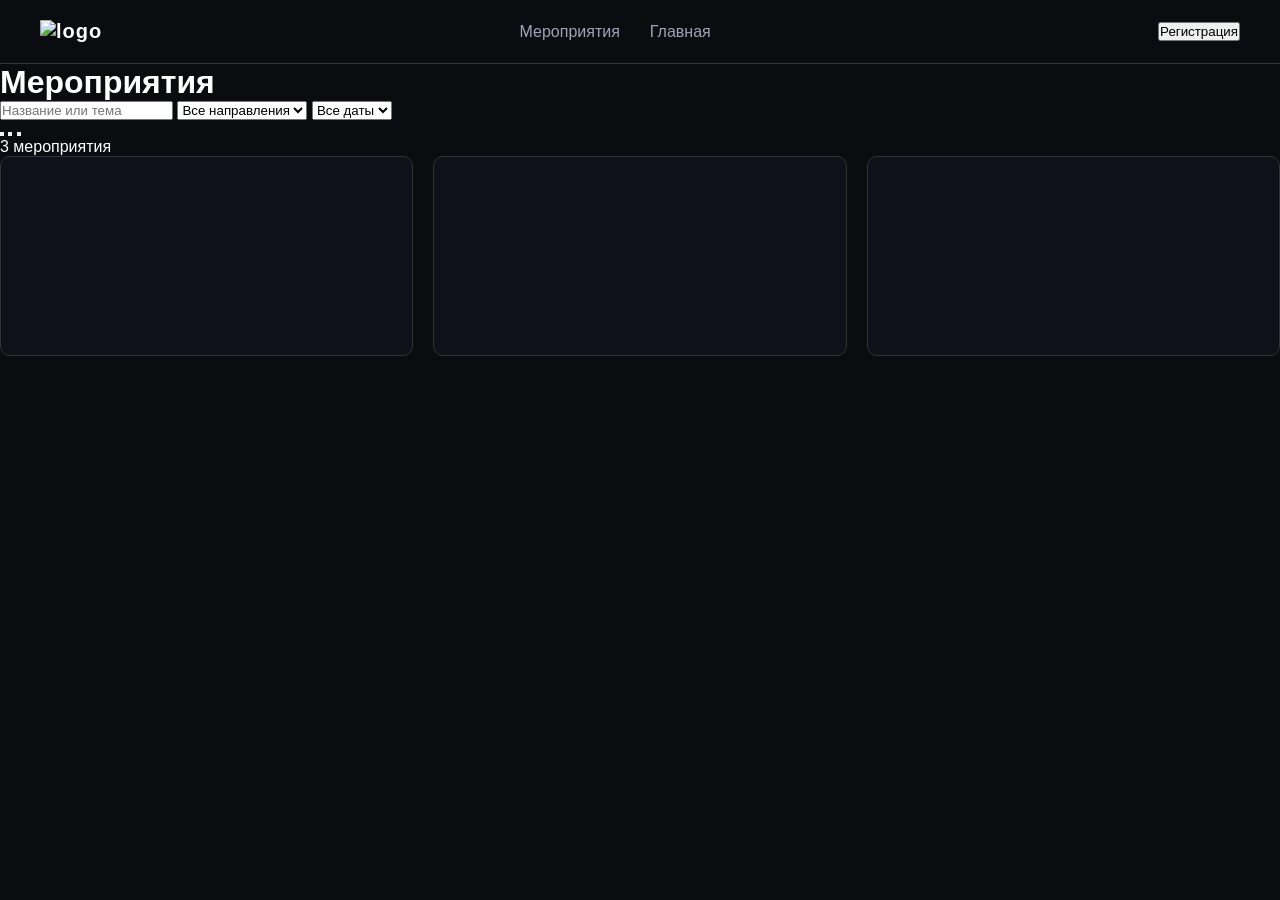
==== UniFlow/frontend/events.html @ 02b54775 "Добавлен проект" ====
<!DOCTYPE html>
<html lang="ru">
    <head>
        <meta charset="UTF-8">
        <title>/</title>
        <link rel="stylesheet" href="style.css">
    </head>
    <body>
        <header class="header">
            <div class="logo"><img src="" alt="logo"></div>
            <nav class="nav">
                <a href="events.html">Мероприятия</a>
                <a href="index.html">Главная</a>
                <a href="#"></a>
            </nav>
            <button class="btn">Регистрация</button>
        </header>

        <main class="">
            <div>
                <h1 class="">Мероприятия</h1>
                <p></p>
            </div>
            <section class="filters">
                <input type="text" placeholder="Название или тема" class="search-input">
                <select><option>Все направления</option></select>
                <select><option>Все даты</option></select>
            </section>
            <div class="tabs">
                <button class="tab active"></button>
                <button class="tab"></button>
                <button class="tab"></button>
            </div>
            <div class="results-info">
                <span>3 мероприятия</span>
            </div>
            <div class="cards">
                <article class="card"></article>
                <article class="card"></article>
                <article class="card"></article>
            </div>
        </main>
    </body>
</html>
---- UniFlow/frontend/style.css ----
* {
    margin: 0;
    padding: 0;
    box-sizing: border-box;
    font-family: 'Arial', sans-serif;
}

body {
    background-color: #0b0c10;
    color: #ffffff;
}

a { text-decoration: none; }

.header {
    display: flex;
    justify-content: space-between;
    align-items: center;
    padding: 20px 40px;
    border-bottom: 1px solid #333;
}

.logo {
    font-weight: 700;
    font-size: 20px;
    letter-spacing: 1px;
}

.nav {
    display: flex;
    gap: 30px;
}

.nav a {
    color: #A2A3B8;
    transition: color 0.3s ease;
}

.nav a:hover {
    color: #ffffff;
}

.btn-primary {
    background: #6F9FFF;
    color: #000000;
    padding: 12px 24px;
    border: none;
    border-radius: 6px;
    font-weight: 600;
    cursor: pointer;
    display: inline-block;
    transition: all 0.2s ease;
}

.btn-primary:hover {
    background: #8DB3FF;
    transform: translateY(-2px);
}

.hero {
    display: flex;
    flex-direction: column;
    align-items: center;
    text-align: center;
    padding: 100px 20px 40px 20px;
}

.hero-content {
    max-width: 700px;
    margin-bottom: 60px;
}

.title {
    display: block;
    font-size: 12px;
    color: #A2A3B8;
    letter-spacing: 2px;
    margin-bottom: 20px;
}

.hero h1 {
    font-size: 48px;
    line-height: 1.2;
    margin-bottom: 20px;
    font-weight: 700;
}

.accent {
    color: #6F9FFF;
}

.hero p {
    color: #A2A3B8;
    font-size: 16px;
    margin-bottom: 40px;
}

.hero-button {
    display: flex;
    justify-content: center;
    gap: 15px;
}

.statistics {
    display: flex;
    justify-content: center;
    gap: 80px;
}

.statistics-item h2 {
    font-size: 32px;
    margin-bottom: 5px;
}

.statistics-item p {
    color: #A2A3B8;
    font-size: 14px;
}

.hero-cards {
    padding: 40px;
}

.section-header {
    display: flex;
    justify-content: space-between;
    align-items: center;
    margin-bottom: 20px;
}

.section-header h2 {
    font-size: 28px;
    margin-bottom: 5px;
}

.section-desc {
    color: #A2A3B8;
    font-size: 14px;
}

.cards {
    display: grid;
    grid-template-columns: repeat(3, 1fr);
    gap: 20px;
}

.card {
    background: #10101A;
    border: 1px solid #333;
    padding: 20px;
    border-radius: 10px;
    height: 200px;
}

.link-more {
    color: #6F9FFF;
    text-decoration: none;
    font-size: 14px;
    transition: 0.3s;
}

.link-more:hover {
    color: #ffffff;
}
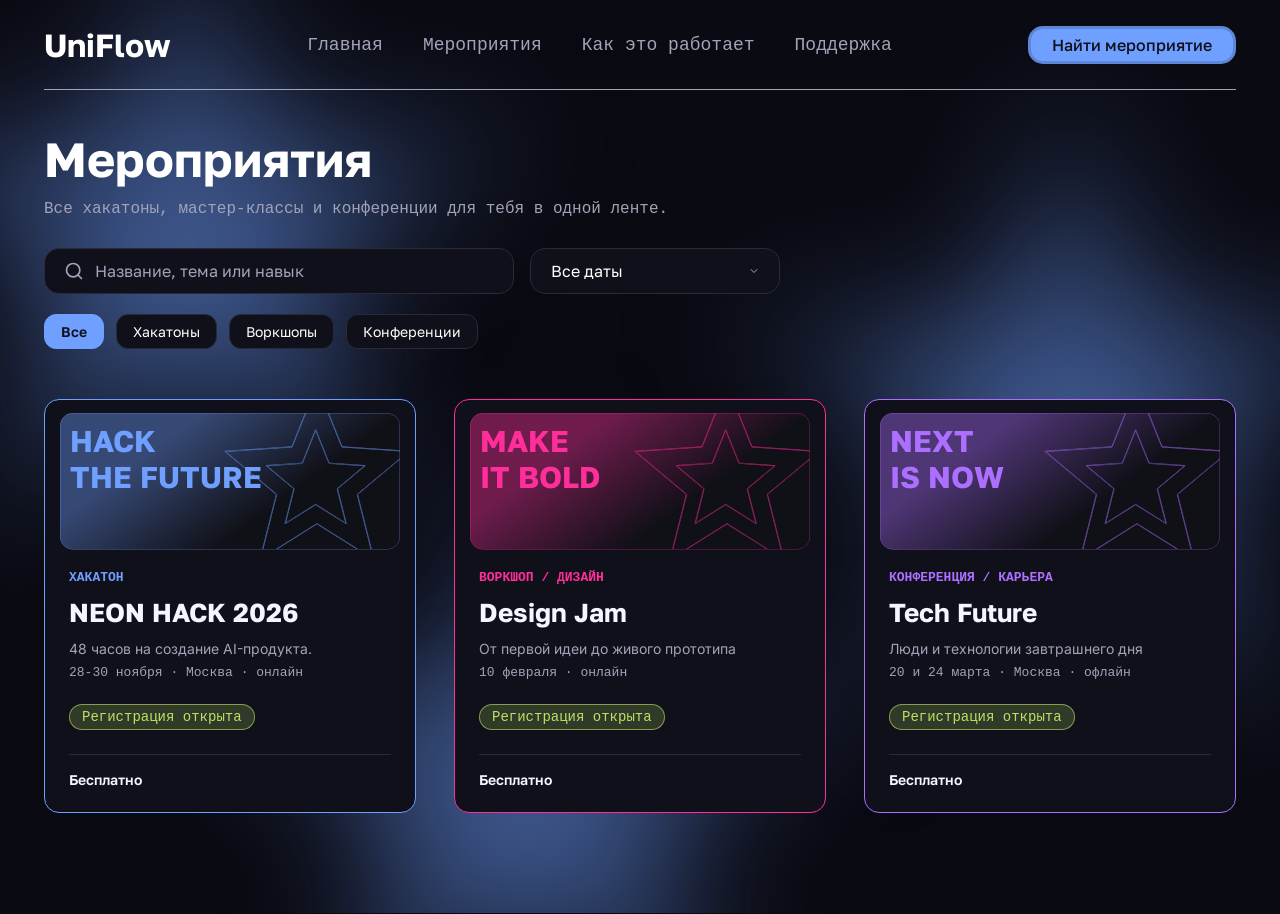
==== commit ac516ba6: "Update events.html" ====
--- a/UniFlow/frontend/events.html
+++ b/UniFlow/frontend/events.html
@@ -1,44 +1,211 @@
 <!DOCTYPE html>
 <html lang="ru">
-    <head>
-        <meta charset="UTF-8">
-        <title>/</title>
-        <link rel="stylesheet" href="style.css">
-    </head>
-    <body>
+<head>
+    <meta charset="UTF-8">
+    <meta name="viewport" content="width=device-width, initial-scale=1.0">
+    <title>UniFlow</title>
+    <link href="https://fonts.googleapis.com/css2?family=Golos+Text:wght@400;500;600;700&family=Iosevka+Charon+Mono:wght@400;700&family=Inter:wght@400;600&display=swap" rel="stylesheet" />
+    <link rel="stylesheet" href="css/main2.css">
+</head>
+<body>
+
+    <div class="wrapper">
+        <div class="bg-star bg-star-left" aria-hidden="true">
+            <svg viewBox="0 0 703 873" fill="none" xmlns="http://www.w3.org/2000/svg">
+                <g filter="url(#filter0_f_17_4)">
+                    <path d="M243.5 108L323.539 354.335L582.552 354.335L373.006 506.579L453.045 752.915L243.5 600.671L33.9546 752.915L113.994 506.579L-95.5516 354.335L163.461 354.335L243.5 108Z" fill="url(#paint0_radial_17_4)"/>
+                </g>
+                <defs>
+                    <filter id="filter0_f_17_4" x="-215.552" y="-12" width="918.103" height="884.915" filterUnits="userSpaceOnUse" color-interpolation-filters="sRGB">
+                        <feFlood flood-opacity="0" result="BackgroundImageFix"/>
+                        <feBlend mode="normal" in="SourceGraphic" in2="BackgroundImageFix" result="shape"/>
+                        <feGaussianBlur stdDeviation="60" result="effect1_foregroundBlur_17_4"/>
+                    </filter>
+                    <radialGradient id="paint0_radial_17_4" cx="0" cy="0" r="1" gradientUnits="userSpaceOnUse" gradientTransform="translate(243.5 464.5) rotate(90) scale(356.5)">
+                        <stop stop-color="#6F9FFF" stop-opacity="0.6"/>
+                        <stop offset="1" stop-color="#1E2D4C" stop-opacity="0.5"/>
+                    </radialGradient>
+                </defs>
+            </svg>
+        </div>
+
+        <div class="bg-star bg-star-right" aria-hidden="true">
+            <svg viewBox="0 0 703 873" fill="none" xmlns="http://www.w3.org/2000/svg">
+                <g filter="url(#filter0_f_17_4_r)">
+                    <path d="M243.5 108L323.539 354.335L582.552 354.335L373.006 506.579L453.045 752.915L243.5 600.671L33.9546 752.915L113.994 506.579L-95.5516 354.335L163.461 354.335L243.5 108Z" fill="url(#paint0_radial_17_4_r)"/>
+                </g>
+                <defs>
+                    <filter id="filter0_f_17_4_r" x="-215.552" y="-12" width="918.103" height="884.915" filterUnits="userSpaceOnUse" color-interpolation-filters="sRGB">
+                        <feFlood flood-opacity="0" result="BackgroundImageFix"/>
+                        <feBlend mode="normal" in="SourceGraphic" in2="BackgroundImageFix" result="shape"/>
+                        <feGaussianBlur stdDeviation="60" result="effect1_foregroundBlur_17_4"/>
+                    </filter>
+                    <radialGradient id="paint0_radial_17_4_r" cx="0" cy="0" r="1" gradientUnits="userSpaceOnUse" gradientTransform="translate(243.5 464.5) rotate(90) scale(356.5)">
+                        <stop stop-color="#6F9FFF" stop-opacity="0.6"/>
+                        <stop offset="1" stop-color="#1E2D4C" stop-opacity="0.5"/>
+                    </radialGradient>
+                </defs>
+            </svg>
+        </div>
+
+        <div class="bg-star bg-star-bottom" aria-hidden="true">
+            <svg viewBox="0 0 703 873" fill="none" xmlns="http://www.w3.org/2000/svg">
+                <g filter="url(#filter0_f_17_4_b)">
+                    <path d="M243.5 108L323.539 354.335L582.552 354.335L373.006 506.579L453.045 752.915L243.5 600.671L33.9546 752.915L113.994 506.579L-95.5516 354.335L163.461 354.335L243.5 108Z" fill="url(#paint0_radial_17_4_b)"/>
+                </g>
+                <defs>
+                    <filter id="filter0_f_17_4_b" x="-215.552" y="-12" width="918.103" height="884.915" filterUnits="userSpaceOnUse" color-interpolation-filters="sRGB">
+                        <feFlood flood-opacity="0" result="BackgroundImageFix"/>
+                        <feBlend mode="normal" in="SourceGraphic" in2="BackgroundImageFix" result="shape"/>
+                        <feGaussianBlur stdDeviation="60" result="effect1_foregroundBlur_17_4"/>
+                    </filter>
+                    <radialGradient id="paint0_radial_17_4_b" cx="0" cy="0" r="1" gradientUnits="userSpaceOnUse" gradientTransform="translate(243.5 464.5) rotate(90) scale(356.5)">
+                        <stop stop-color="#6F9FFF" stop-opacity="0.6"/>
+                        <stop offset="1" stop-color="#1E2D4C" stop-opacity="0.5"/>
+                    </radialGradient>
+                </defs>
+            </svg>
+        </div>
+
         <header class="header">
-            <div class="logo"><img src="" alt="logo"></div>
-            <nav class="nav">
-                <a href="events.html">Мероприятия</a>
-                <a href="index.html">Главная</a>
-                <a href="#"></a>
-            </nav>
-            <button class="btn">Регистрация</button>
+            <div class="header-inner">
+                <div class="logo">UniFlow</div>
+                <nav class="nav">
+                    <a href="index.html" class="nav-link">Главная</a>
+                    <a href="events.html" class="nav-link">Мероприятия</a>
+                    <a href="#" class="nav-link">Как это работает</a>
+                    <a href="#" class="nav-link">Поддержка</a>
+                </nav>
+                <a href="events.html" class="btn btn-small">Найти мероприятие</a>
+            </div>
         </header>
 
-        <main class="">
-            <div>
-                <h1 class="">Мероприятия</h1>
-                <p></p>
-            </div>
-            <section class="filters">
-                <input type="text" placeholder="Название или тема" class="search-input">
-                <select><option>Все направления</option></select>
-                <select><option>Все даты</option></select>
-            </section>
-            <div class="tabs">
-                <button class="tab active"></button>
-                <button class="tab"></button>
-                <button class="tab"></button>
-            </div>
-            <div class="results-info">
-                <span>3 мероприятия</span>
-            </div>
-            <div class="cards">
-                <article class="card"></article>
-                <article class="card"></article>
-                <article class="card"></article>
-            </div>
+        <main class="hero">
+            <h1 class="hero-title">Мероприятия</h1>
+            <p class="hero-desc">Все хакатоны, мастер-классы и конференции для тебя в одной ленте.</p>
         </main>
-    </body>
-</html>+
+        <section class="filters">
+            <div class="filters-top">
+                <div class="search">
+                    <svg class="search-icon" viewBox="0 0 24 24" fill="none" stroke="currentColor" stroke-width="2" stroke-linecap="round" stroke-linejoin="round">
+                        <circle cx="11" cy="11" r="8"></circle>
+                        <line x1="21" y1="21" x2="16.65" y2="16.65"></line>
+                    </svg>
+                    <input type="text" id="searchInput" class="search-input" placeholder="Название, тема или навык">
+                </div>
+                <div class="filter-dropdown">
+                    <select id="dateFilter" class="date-select">
+                        <option value="all">Все даты</option>
+                        <option value="november">Ноябрь</option>
+                        <option value="february">Февраль</option>
+                        <option value="march">Март</option>
+                    </select>
+                    <svg class="filter-arrow" viewBox="0 0 24 24" fill="none" stroke="currentColor" stroke-width="2" stroke-linecap="round" stroke-linejoin="round">
+                        <polyline points="6 9 12 15 18 9"></polyline>
+                    </svg>
+                </div>
+            </div>
+            <div class="filters-bottom">
+                <div class="filter-btn active" data-filter="all">Все</div>
+                <div class="filter-btn" data-filter="hackathon">Хакатоны</div>
+                <div class="filter-btn" data-filter="workshop">Воркшопы</div>
+                <div class="filter-btn" data-filter="conference">Конференции</div>
+            </div>
+        </section>
+
+        <section class="events">
+            <div class="grid" id="cardsContainer">
+
+                <svg style="display: none;">
+                    <defs>
+                        <path id="star-template" d="M266.663 38.8096L189.457 44.0449L248.841 93.6602L232.906 157H15C6.71573 157 0 150.284 0 142V15C1.54622e-06 6.71573 6.71573 0 15 0H282.248L266.663 38.8096ZM324.059 38.9219L324.129 39.0967L324.316 39.1094L391 43.6299V52.4619L341.967 93.4297L341.822 93.5508L341.868 93.7334L357.784 157H342.958L295.659 127.306L295.5 127.206L295.341 127.306L248.042 157H233.216L249.132 93.7334L249.178 93.5508L249.033 93.4297L190.222 44.293L266.684 39.1094L266.871 39.0967L266.941 38.9219L282.571 0H308.429L324.059 38.9219ZM342.394 157H248.606L295.5 127.56L342.394 157ZM391 142C391 150.284 384.284 157 376 157H358.094L342.159 93.6602L391 52.8535V142ZM278.482 57.6416L236.937 60.459L268.893 87.1582L258.732 127.541L294 105.4L329.268 127.541L319.107 87.1582L351.063 60.459L309.518 57.6416L294 19L278.482 57.6416ZM309.239 57.7539L309.31 57.9287L309.497 57.9414L350.298 60.707L318.916 86.9277L318.771 87.0488L318.817 87.2314L328.794 126.89L294.159 105.146L294 105.046L293.841 105.146L259.205 126.89L269.183 87.2314L269.229 87.0488L269.084 86.9277L237.701 60.707L278.503 57.9414L278.69 57.9287L278.761 57.7539L294 19.8037L309.239 57.7539ZM376 0C384.284 0 391 6.71573 391 15V43.3291L324.337 38.8096L308.752 0H376Z"/>
+                    </defs>
+                </svg>
+
+                <a href="registration.html" class="card blue" data-category="hackathon" data-date="november">
+                    <div class="cover">
+                        <svg class="cover-svg" viewBox="0 0 391 157" preserveAspectRatio="xMidYMid slice" fill="none" xmlns="http://www.w3.org/2000/svg">
+                            <use href="#star-template" fill="url(#grad-blue)"/>
+                            <mask id="mask-blue" fill="white">
+                                <use href="#star-template"/>
+                            </mask>
+                            <use href="#star-template" stroke="#6F9FFF" stroke-width="0.6" mask="url(#mask-blue)"/>
+                            <defs>
+                                <linearGradient id="grad-blue" x1="213.5" y1="132.5" x2="132.5" y2="22.5" gradientUnits="userSpaceOnUse">
+                                    <stop stop-color="#101012" stop-opacity="0.4"/>
+                                    <stop offset="1" stop-color="#6F9FFF" stop-opacity="0.4"/>
+                                </linearGradient>
+                            </defs>
+                        </svg>
+                        <div class="cover-title">HACK<br>THE FUTURE</div>
+                    </div>
+                    <div class="info">
+                        <span class="tag">ХАКАТОН</span>
+                        <h4 class="card-title">NEON HACK 2026</h4>
+                        <p class="desc">48 часов на создание AI-продукта.</p>
+                        <p class="date">28-30 ноября · Москва · онлайн</p>
+                        <div class="status">Регистрация открыта</div>
+                        <div class="price">Бесплатно</div>
+                    </div>
+                </a>
+
+                <a href="registration.html" class="card pink" data-category="workshop" data-date="february">
+                    <div class="cover">
+                        <svg class="cover-svg" viewBox="0 0 391 157" preserveAspectRatio="xMidYMid slice" fill="none" xmlns="http://www.w3.org/2000/svg">
+                            <use href="#star-template" fill="url(#grad-pink)"/>
+                            <mask id="mask-pink" fill="white">
+                                <use href="#star-template"/>
+                            </mask>
+                            <use href="#star-template" stroke="#FF2E9A" stroke-width="0.6" mask="url(#mask-pink)"/>
+                            <defs>
+                                <linearGradient id="grad-pink" x1="213.5" y1="132.5" x2="132.5" y2="22.5" gradientUnits="userSpaceOnUse">
+                                    <stop stop-color="#101012" stop-opacity="0.4"/>
+                                    <stop offset="1" stop-color="#FF2E9A" stop-opacity="0.4"/>
+                                </linearGradient>
+                            </defs>
+                        </svg>
+                        <div class="cover-title">MAKE<br>IT BOLD</div>
+                    </div>
+                    <div class="info">
+                        <span class="tag">ВОРКШОП / ДИЗАЙН</span>
+                        <h4 class="card-title">Design Jam</h4>
+                        <p class="desc">От первой идеи до живого прототипа</p>
+                        <p class="date">10 февраля · онлайн</p>
+                        <div class="status">Регистрация открыта</div>
+                        <div class="price">Бесплатно</div>
+                    </div>
+                </a>
+
+                <a href="registration.html" class="card purple" data-category="conference" data-date="march">
+                    <div class="cover">
+                        <svg class="cover-svg" viewBox="0 0 391 157" preserveAspectRatio="xMidYMid slice" fill="none" xmlns="http://www.w3.org/2000/svg">
+                            <use href="#star-template" fill="url(#grad-purple)"/>
+                            <mask id="mask-purple" fill="white">
+                                <use href="#star-template"/>
+                            </mask>
+                            <use href="#star-template" stroke="#AD6FFF" stroke-width="0.6" mask="url(#mask-purple)"/>
+                            <defs>
+                                <linearGradient id="grad-purple" x1="213.5" y1="132.5" x2="132.5" y2="22.5" gradientUnits="userSpaceOnUse">
+                                    <stop stop-color="#101012" stop-opacity="0.4"/>
+                                    <stop offset="1" stop-color="#AD6FFF" stop-opacity="0.4"/>
+                                </linearGradient>
+                            </defs>
+                        </svg>
+                        <div class="cover-title">NEXT<br>IS NOW</div>
+                    </div>
+                    <div class="info">
+                        <span class="tag">КОНФЕРЕНЦИЯ / КАРЬЕРА</span>
+                        <h4 class="card-title">Tech Future</h4>
+                        <p class="desc">Люди и технологии завтрашнего дня</p>
+                        <p class="date">20 и 24 марта · Москва · офлайн</p>
+                        <div class="status">Регистрация открыта</div>
+                        <div class="price">Бесплатно</div>
+                    </div>
+                </a>
+            </div>
+        </section>
+    </div>
+    <script src="script.js"></script>
+</body>
+</html>
--- a/UniFlow/frontend/css/main2.css
+++ b/UniFlow/frontend/css/main2.css
@@ -0,0 +1,387 @@
+* {
+    margin: 0;
+    padding: 0;
+    box-sizing: border-box;
+}
+
+body {
+    background-color: #0a0a12;
+    color: #ffffff;
+    font-family: 'Golos Text', sans-serif;
+    -webkit-font-smoothing: antialiased;
+    overflow-x: clip;
+}
+
+a {
+    text-decoration: none;
+    color: inherit;
+}
+
+.wrapper {
+    width: 100%;
+    position: relative;
+    padding-bottom: 100px;
+    overflow: hidden;
+}
+
+.bg-star {
+    position: absolute;
+    width: 900px;
+    height: 900px;
+    pointer-events: none;
+    z-index: 0;
+    overflow: visible;
+}
+
+.bg-star svg {
+    display: block;
+    width: 100%;
+    height: 100%;
+    overflow: visible;
+}
+
+.bg-star-left {
+    bottom: 250px;
+    left: -150px;
+}
+
+.bg-star-right {
+    top: -50px;
+    right: -350px;
+}
+
+.bg-star-bottom {
+    bottom: -300px;
+    left: 50%;
+    transform: translateX(-50%);
+}
+
+.header {
+    position: relative;
+    z-index: 10;
+    padding: 0 44px;
+}
+
+.header-inner {
+    display: flex;
+    justify-content: space-between;
+    align-items: center;
+    height: 90px;
+    border-bottom: 1px solid #a2a3b8;
+}
+
+.logo {
+    font-size: 32px;
+    font-weight: 700;
+    color: #ffffff;
+}
+
+.nav {
+    display: flex;
+    gap: 40px;
+}
+
+.nav-link {
+    font-family: 'Iosevka Charon Mono', monospace;
+    font-size: 18px;
+    color: #a2a3b8;
+    transition: color 0.3s;
+}
+
+.nav-link:hover {
+    color: #ffffff;
+}
+
+.btn-small {
+    display: flex;
+    align-items: center;
+    justify-content: center;
+    background-color: #6f9fff;
+    color: #10101a;
+    font-weight: 500;
+    font-size: 16px;
+    width: 208px;
+    height: 38px;
+    border-radius: 15px;
+    border: 3px solid #5e86d7;
+    transition: transform 0.2s ease, box-shadow 0.2s ease;
+}
+
+.btn-small:hover {
+    transform: translateY(-2px);
+    box-shadow: 0 10px 20px rgba(111, 159, 255, 0.3);
+}
+
+.hero {
+    position: relative;
+    z-index: 5;
+    padding: 40px 44px 0 44px; 
+}
+
+.hero-title {
+    font-size: 48px;
+    font-weight: 700;
+    margin-bottom: 12px;
+}
+
+.hero-desc {
+    font-family: 'Iosevka Charon Mono', monospace;
+    font-size: 16px;
+    color: #a2a3b8;
+    margin-bottom: 30px;
+}
+
+.filters {
+    position: relative;
+    z-index: 5;
+    padding: 0 44px 30px 44px;
+    display: flex;
+    flex-direction: column;
+    gap: 20px;
+}
+
+.filters-top {
+    display: flex;
+    gap: 16px;
+    align-items: center;
+}
+
+.search {
+    flex-grow: 1;
+    max-width: 470px;
+    position: relative;
+}
+
+.search-icon {
+    position: absolute;
+    left: 20px;
+    top: 50%;
+    transform: translateY(-50%);
+    width: 20px;
+    height: 20px;
+    color: #a2a3b8;
+    pointer-events: none;
+}
+
+.search-input {
+    width: 100%;
+    background: #10101A;
+    border: 1px solid #292938;
+    border-radius: 15px;
+    padding: 12px 20px 12px 50px;
+    color: #ffffff;
+    font-family: 'Golos Text', sans-serif;
+    font-size: 16px;
+    outline: none;
+    transition: border-color 0.3s;
+}
+
+.search-input::placeholder {
+    color: #a2a3b8;
+}
+
+.search-input:focus {
+    border-color: #6f9fff;
+}
+
+.filter-dropdown {
+    position: relative;
+    width: 250px;
+}
+
+.date-select {
+    width: 100%;
+    appearance: none;
+    background: #10101A;
+    border: 1px solid #292938;
+    border-radius: 15px;
+    padding: 12px 20px;
+    color: #ffffff;
+    font-family: 'Golos Text', sans-serif;
+    font-size: 16px;
+    outline: none;
+    cursor: pointer;
+    transition: border-color 0.3s;
+}
+
+.date-select:hover, .date-select:focus {
+    border-color: #6f9fff;
+}
+
+.date-select option {
+    background-color: #10101A;
+    color: #ffffff;
+}
+
+.filter-arrow {
+    position: absolute;
+    right: 20px;
+    top: 50%;
+    transform: translateY(-50%);
+    width: 12px;
+    height: 12px;
+    color: #a2a3b8;
+    pointer-events: none;
+}
+
+.filters-bottom {
+    display: flex;
+    gap: 12px;
+    flex-wrap: wrap;
+}
+
+.filter-btn {
+    display: flex;
+    align-items: center;
+    justify-content: center;
+    padding: 8px 16px;
+    border: 1px solid #292938;
+    border-radius: 12px;
+    font-size: 14px;
+    color: #ffffff;
+    cursor: pointer;
+    background: #10101A;
+    transition: all 0.3s;
+}
+
+.filter-btn:hover {
+    border-color: #6f9fff;
+}
+
+.filter-btn.active {
+    background-color: #6f9fff;
+    border-color: #6f9fff;
+    color: #10101a;
+    font-weight: 600;
+}
+
+.events {
+    position: relative;
+    z-index: 5;
+    padding: 0 44px;
+    margin-top: 20px;
+}
+
+.grid {
+    display: grid;
+    grid-template-columns: repeat(3, 1fr);
+    gap: 38px;
+}
+
+.card {
+    background-color: #10101a;
+    border-radius: 15px;
+    display: flex;
+    flex-direction: column;
+    border: 1px solid #6f9fff;
+    overflow: hidden;
+    transition: transform 0.3s, box-shadow 0.3s;
+    text-decoration: none;
+}
+
+.card.blue { border-color: #6f9fff; }
+.card.pink { border-color: #ff2e9a; }
+.card.purple { border-color: #ad6fff; }
+
+.card:hover { transform: translateY(-5px); }
+.card.blue:hover { box-shadow: 0 0 20px rgba(111, 159, 255, 0.3); }
+.card.pink:hover { box-shadow: 0 0 20px rgba(255, 46, 154, 0.3); }
+.card.purple:hover { box-shadow: 0 0 20px rgba(173, 111, 255, 0.3); }
+
+.cover {
+    position: relative;
+    width: calc(100% - 30px);
+    margin: 13px 15px 0 15px;
+    aspect-ratio: 391 / 157;
+    border-radius: 10px;
+    overflow: hidden;
+    display: flex;
+    align-items: flex-start;
+    justify-content: flex-start;
+    padding: 10px 0 0 10px;
+}
+
+.cover-svg {
+    position: absolute;
+    inset: 0;
+    width: 100%;
+    height: 100%;
+    display: block;
+}
+
+.cover-title {
+    font-size: 30px;
+    font-weight: 700;
+    line-height: 1.2;
+    position: relative;
+    z-index: 2;
+}
+
+.card.blue .cover-title { color: #6f9fff; }
+.card.pink .cover-title { color: #ff2e9a; }
+.card.purple .cover-title { color: #ad6fff; }
+
+.info {
+    padding: 20px 24px 24px 24px;
+    display: flex;
+    flex-direction: column;
+    flex-grow: 1;
+}
+
+.tag {
+    font-family: 'Iosevka Charon Mono', monospace;
+    font-weight: 700;
+    font-size: 13px;
+    margin-bottom: 12px;
+}
+
+.card.blue .tag { color: #6f9fff; }
+.card.pink .tag { color: #ff2e9a; }
+.card.purple .tag { color: #ad6fff; }
+
+.card-title {
+    font-size: 26px;
+    font-weight: 700;
+    color: #f5f5ff;
+    margin-bottom: 12px;
+}
+
+.desc {
+    font-family: 'Inter', sans-serif;
+    font-size: 14px;
+    color: #a2a3b8;
+    margin-bottom: 8px;
+}
+
+.date {
+    font-family: 'Iosevka Charon Mono', monospace;
+    font-size: 13px;
+    color: #a2a3b8;
+    margin-bottom: 24px;
+}
+
+.status {
+    display: inline-block;
+    align-self: flex-start;
+    background-color: rgba(183, 227, 101, 0.2);
+    border: 1px solid rgba(183, 227, 101, 0.6);
+    color: #b7e365;
+    font-family: 'Iosevka Charon Mono', monospace;
+    font-size: 14px;
+    padding: 4px 12px;
+    border-radius: 15px;
+    margin-bottom: 24px;
+}
+
+.price {
+    font-size: 14px;
+    font-weight: 600;
+    color: #f5f5ff;
+    margin-top: auto;
+    border-top: 1px solid #2a2a3a;
+    padding-top: 16px;
+}
+
+.card.hidden {
+    display: none;
+}
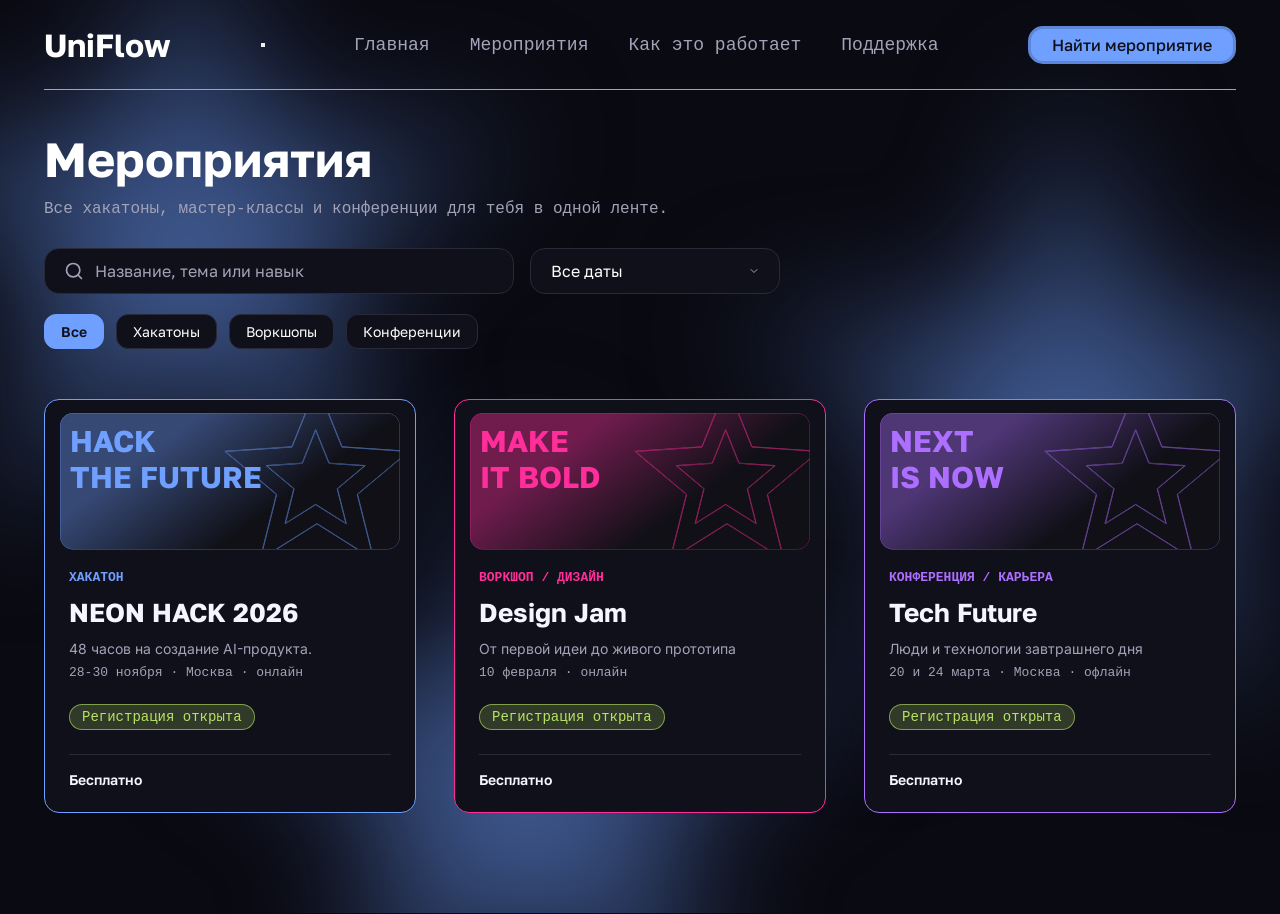
==== commit 298e7628: "мобильная версия для страницы мероприятий" ====
--- a/UniFlow/frontend/events.html
+++ b/UniFlow/frontend/events.html
@@ -5,11 +5,12 @@
     <meta name="viewport" content="width=device-width, initial-scale=1.0">
     <title>UniFlow</title>
     <link href="https://fonts.googleapis.com/css2?family=Golos+Text:wght@400;500;600;700&family=Iosevka+Charon+Mono:wght@400;700&family=Inter:wght@400;600&display=swap" rel="stylesheet" />
-    <link rel="stylesheet" href="css/main2.css">
+    <link rel="stylesheet" href="css/events.css">
 </head>
 <body>
 
     <div class="wrapper">
+
         <div class="bg-star bg-star-left" aria-hidden="true">
             <svg viewBox="0 0 703 873" fill="none" xmlns="http://www.w3.org/2000/svg">
                 <g filter="url(#filter0_f_17_4)">
@@ -70,7 +71,14 @@
         <header class="header">
             <div class="header-inner">
                 <div class="logo">UniFlow</div>
-                <nav class="nav">
+                
+                <button class="nav-menu" id="Naavmenu"> 
+                    <span></span>
+                    <span></span>
+                    <span></span>
+                </button>
+
+                <nav class="nav" id="navMenu">
                     <a href="index.html" class="nav-link">Главная</a>
                     <a href="events.html" class="nav-link">Мероприятия</a>
                     <a href="#" class="nav-link">Как это работает</a>
@@ -206,6 +214,7 @@
             </div>
         </section>
     </div>
+
     <script src="script.js"></script>
 </body>
 </html>
--- a/UniFlow/frontend/css/events.css
+++ b/UniFlow/frontend/css/events.css
@@ -0,0 +1,387 @@
+* {
+    margin: 0;
+    padding: 0;
+    box-sizing: border-box;
+}
+
+body {
+    background-color: #0a0a12;
+    color: #ffffff;
+    font-family: 'Golos Text', sans-serif;
+    -webkit-font-smoothing: antialiased;
+    overflow-x: clip;
+}
+
+a {
+    text-decoration: none;
+    color: inherit;
+}
+
+.wrapper {
+    width: 100%;
+    position: relative;
+    padding-bottom: 100px;
+    overflow: hidden;
+}
+
+.bg-star {
+    position: absolute;
+    width: 900px;
+    height: 900px;
+    pointer-events: none;
+    z-index: 0;
+    overflow: visible;
+}
+
+.bg-star svg {
+    display: block;
+    width: 100%;
+    height: 100%;
+    overflow: visible;
+}
+
+.bg-star-left {
+    bottom: 250px;
+    left: -150px;
+}
+
+.bg-star-right {
+    top: -50px;
+    right: -350px;
+}
+
+.bg-star-bottom {
+    bottom: -300px;
+    left: 50%;
+    transform: translateX(-50%);
+}
+
+.header {
+    position: relative;
+    z-index: 10;
+    padding: 0 44px;
+}
+
+.header-inner {
+    display: flex;
+    justify-content: space-between;
+    align-items: center;
+    height: 90px;
+    border-bottom: 1px solid #a2a3b8;
+}
+
+.logo {
+    font-size: 32px;
+    font-weight: 700;
+    color: #ffffff;
+}
+
+.nav {
+    display: flex;
+    gap: 40px;
+}
+
+.nav-link {
+    font-family: 'Iosevka Charon Mono', monospace;
+    font-size: 18px;
+    color: #a2a3b8;
+    transition: color 0.3s;
+}
+
+.nav-link:hover {
+    color: #ffffff;
+}
+
+.btn-small {
+    display: flex;
+    align-items: center;
+    justify-content: center;
+    background-color: #6f9fff;
+    color: #10101a;
+    font-weight: 500;
+    font-size: 16px;
+    width: 208px;
+    height: 38px;
+    border-radius: 15px;
+    border: 3px solid #5e86d7;
+    transition: transform 0.2s ease, box-shadow 0.2s ease;
+}
+
+.btn-small:hover {
+    transform: translateY(-2px);
+    box-shadow: 0 10px 20px rgba(111, 159, 255, 0.3);
+}
+
+.hero {
+    position: relative;
+    z-index: 5;
+    padding: 40px 44px 0 44px; 
+}
+
+.hero-title {
+    font-size: 48px;
+    font-weight: 700;
+    margin-bottom: 12px;
+}
+
+.hero-desc {
+    font-family: 'Iosevka Charon Mono', monospace;
+    font-size: 16px;
+    color: #a2a3b8;
+    margin-bottom: 30px;
+}
+
+.filters {
+    position: relative;
+    z-index: 5;
+    padding: 0 44px 30px 44px;
+    display: flex;
+    flex-direction: column;
+    gap: 20px;
+}
+
+.filters-top {
+    display: flex;
+    gap: 16px;
+    align-items: center;
+}
+
+.search {
+    flex-grow: 1;
+    max-width: 470px;
+    position: relative;
+}
+
+.search-icon {
+    position: absolute;
+    left: 20px;
+    top: 50%;
+    transform: translateY(-50%);
+    width: 20px;
+    height: 20px;
+    color: #a2a3b8;
+    pointer-events: none;
+}
+
+.search-input {
+    width: 100%;
+    background: #10101A;
+    border: 1px solid #292938;
+    border-radius: 15px;
+    padding: 12px 20px 12px 50px;
+    color: #ffffff;
+    font-family: 'Golos Text', sans-serif;
+    font-size: 16px;
+    outline: none;
+    transition: border-color 0.3s;
+}
+
+.search-input::placeholder {
+    color: #a2a3b8;
+}
+
+.search-input:focus {
+    border-color: #6f9fff;
+}
+
+.filter-dropdown {
+    position: relative;
+    width: 250px;
+}
+
+.date-select {
+    width: 100%;
+    appearance: none;
+    background: #10101A;
+    border: 1px solid #292938;
+    border-radius: 15px;
+    padding: 12px 20px;
+    color: #ffffff;
+    font-family: 'Golos Text', sans-serif;
+    font-size: 16px;
+    outline: none;
+    cursor: pointer;
+    transition: border-color 0.3s;
+}
+
+.date-select:hover, .date-select:focus {
+    border-color: #6f9fff;
+}
+
+.date-select option {
+    background-color: #10101A;
+    color: #ffffff;
+}
+
+.filter-arrow {
+    position: absolute;
+    right: 20px;
+    top: 50%;
+    transform: translateY(-50%);
+    width: 12px;
+    height: 12px;
+    color: #a2a3b8;
+    pointer-events: none;
+}
+
+.filters-bottom {
+    display: flex;
+    gap: 12px;
+    flex-wrap: wrap;
+}
+
+.filter-btn {
+    display: flex;
+    align-items: center;
+    justify-content: center;
+    padding: 8px 16px;
+    border: 1px solid #292938;
+    border-radius: 12px;
+    font-size: 14px;
+    color: #ffffff;
+    cursor: pointer;
+    background: #10101A;
+    transition: all 0.3s;
+}
+
+.filter-btn:hover {
+    border-color: #6f9fff;
+}
+
+.filter-btn.active {
+    background-color: #6f9fff;
+    border-color: #6f9fff;
+    color: #10101a;
+    font-weight: 600;
+}
+
+.events {
+    position: relative;
+    z-index: 5;
+    padding: 0 44px;
+    margin-top: 20px;
+}
+
+.grid {
+    display: grid;
+    grid-template-columns: repeat(3, 1fr);
+    gap: 38px;
+}
+
+.card {
+    background-color: #10101a;
+    border-radius: 15px;
+    display: flex;
+    flex-direction: column;
+    border: 1px solid #6f9fff;
+    overflow: hidden;
+    transition: transform 0.3s, box-shadow 0.3s;
+    text-decoration: none;
+}
+
+.card.blue { border-color: #6f9fff; }
+.card.pink { border-color: #ff2e9a; }
+.card.purple { border-color: #ad6fff; }
+
+.card:hover { transform: translateY(-5px); }
+.card.blue:hover { box-shadow: 0 0 20px rgba(111, 159, 255, 0.3); }
+.card.pink:hover { box-shadow: 0 0 20px rgba(255, 46, 154, 0.3); }
+.card.purple:hover { box-shadow: 0 0 20px rgba(173, 111, 255, 0.3); }
+
+.cover {
+    position: relative;
+    width: calc(100% - 30px);
+    margin: 13px 15px 0 15px;
+    aspect-ratio: 391 / 157;
+    border-radius: 10px;
+    overflow: hidden;
+    display: flex;
+    align-items: flex-start;
+    justify-content: flex-start;
+    padding: 10px 0 0 10px;
+}
+
+.cover-svg {
+    position: absolute;
+    inset: 0;
+    width: 100%;
+    height: 100%;
+    display: block;
+}
+
+.cover-title {
+    font-size: 30px;
+    font-weight: 700;
+    line-height: 1.2;
+    position: relative;
+    z-index: 2;
+}
+
+.card.blue .cover-title { color: #6f9fff; }
+.card.pink .cover-title { color: #ff2e9a; }
+.card.purple .cover-title { color: #ad6fff; }
+
+.info {
+    padding: 20px 24px 24px 24px;
+    display: flex;
+    flex-direction: column;
+    flex-grow: 1;
+}
+
+.tag {
+    font-family: 'Iosevka Charon Mono', monospace;
+    font-weight: 700;
+    font-size: 13px;
+    margin-bottom: 12px;
+}
+
+.card.blue .tag { color: #6f9fff; }
+.card.pink .tag { color: #ff2e9a; }
+.card.purple .tag { color: #ad6fff; }
+
+.card-title {
+    font-size: 26px;
+    font-weight: 700;
+    color: #f5f5ff;
+    margin-bottom: 12px;
+}
+
+.desc {
+    font-family: 'Inter', sans-serif;
+    font-size: 14px;
+    color: #a2a3b8;
+    margin-bottom: 8px;
+}
+
+.date {
+    font-family: 'Iosevka Charon Mono', monospace;
+    font-size: 13px;
+    color: #a2a3b8;
+    margin-bottom: 24px;
+}
+
+.status {
+    display: inline-block;
+    align-self: flex-start;
+    background-color: rgba(183, 227, 101, 0.2);
+    border: 1px solid rgba(183, 227, 101, 0.6);
+    color: #b7e365;
+    font-family: 'Iosevka Charon Mono', monospace;
+    font-size: 14px;
+    padding: 4px 12px;
+    border-radius: 15px;
+    margin-bottom: 24px;
+}
+
+.price {
+    font-size: 14px;
+    font-weight: 600;
+    color: #f5f5ff;
+    margin-top: auto;
+    border-top: 1px solid #2a2a3a;
+    padding-top: 16px;
+}
+
+.card.hidden {
+    display: none;
+}
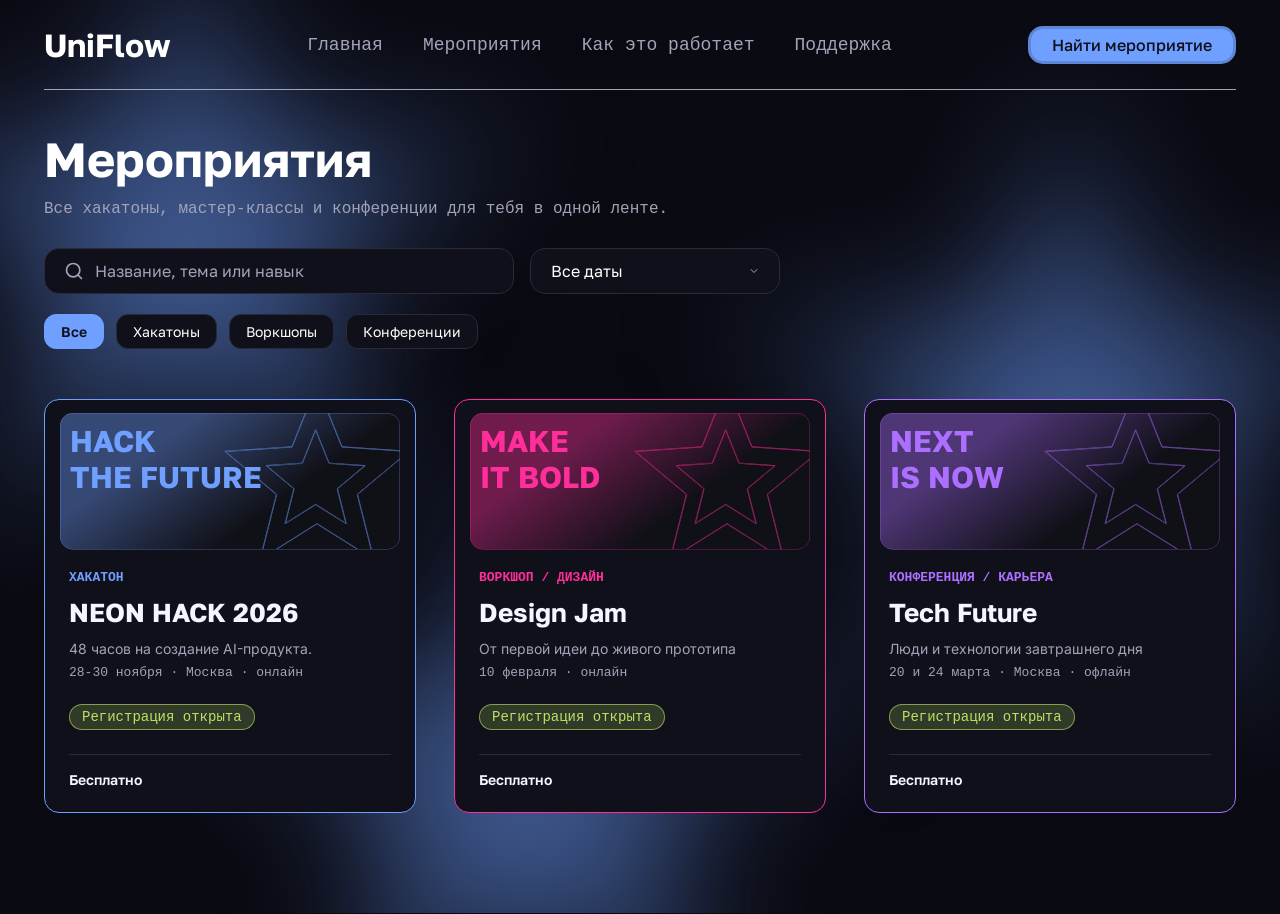
==== commit ef43eef8: "Update events.html" ====
--- a/UniFlow/frontend/events.html
+++ b/UniFlow/frontend/events.html
@@ -211,6 +211,12 @@
                         <div class="price">Бесплатно</div>
                     </div>
                 </a>
+
+                <div id="noResults" class="no-results" style="display: none;">
+                    <h3>Ничего не найдено</h3>
+                    <p>Попробуйте изменить параметры поиска или выбрать другую категорию.</p>
+                </div>
+
             </div>
         </section>
     </div>
--- a/UniFlow/frontend/css/events.css
+++ b/UniFlow/frontend/css/events.css
@@ -79,6 +79,26 @@
 .nav {
     display: flex;
     gap: 40px;
+}
+
+.nav-menu {
+  display: none;
+  flex-direction: column;
+  justify-content: space-between;
+  width: 30px;
+  height: 21px;
+  background: transparent;
+  border: none;
+  cursor: pointer;
+  z-index: 20;
+}
+
+.nav-menu span {
+  width: 100%;
+  height: 3px;
+  background-color: #f5f5ff;
+  border-radius: 3px;
+  transition: 0.3s;
 }
 
 .nav-link {
@@ -385,3 +405,99 @@
 .card.hidden {
     display: none;
 }
+
+@media (max-width: 768px) {
+
+    .wrapper {
+        padding-bottom: 20px;
+  }
+
+    .bg-star {
+        display: none;
+    }
+    
+    .header-inner{
+        flex-wrap: wrap;
+        height: auto;
+        padding: 15px 0;
+        align-items: center;
+    }
+
+    .header-inner .btn-small {
+        display: none !important;
+    }
+
+    .nav-menu{
+        display: flex;
+    }
+
+    .nav {
+        display: none;
+        flex-direction: column;
+        width: 100%;
+        background-color: #10101a;
+        padding: 20px;
+        border-radius: 15px;
+        border: 1px solid #6f9fff;
+        margin-top: 15px;
+        order: 3;
+  }
+  
+    .nav.open {
+        display: flex;
+  }
+
+    header > .btn-small {
+        display: none;
+  }
+
+  .hero {
+    padding-top: 20px;
+  }
+
+  .hero-title {
+    font-size: 28px;
+  }
+
+  .hero-desc {
+    font-size: 14px;
+    margin-bottom: 20px;
+  }
+
+  .filters-top {
+    flex-direction: column;
+    align-items: stretch;
+    gap: 12px;
+  }
+
+  .search {
+    max-width: 100%;
+  }
+
+  .filter-dropdown {
+    width: 100%;
+  }
+
+  .filters-bottom {
+    flex-wrap: wrap;
+    gap: 10px;
+  }
+
+  .filter-btn {
+    flex-grow: 1;
+    text-align: center;
+  }
+
+  .grid {
+    grid-template-columns: 1fr;
+    gap: 20px;
+  }
+
+  .card-title {
+    font-size: 22px;
+  }
+
+  .cover-title {
+    font-size: 24px;
+  }
+}
